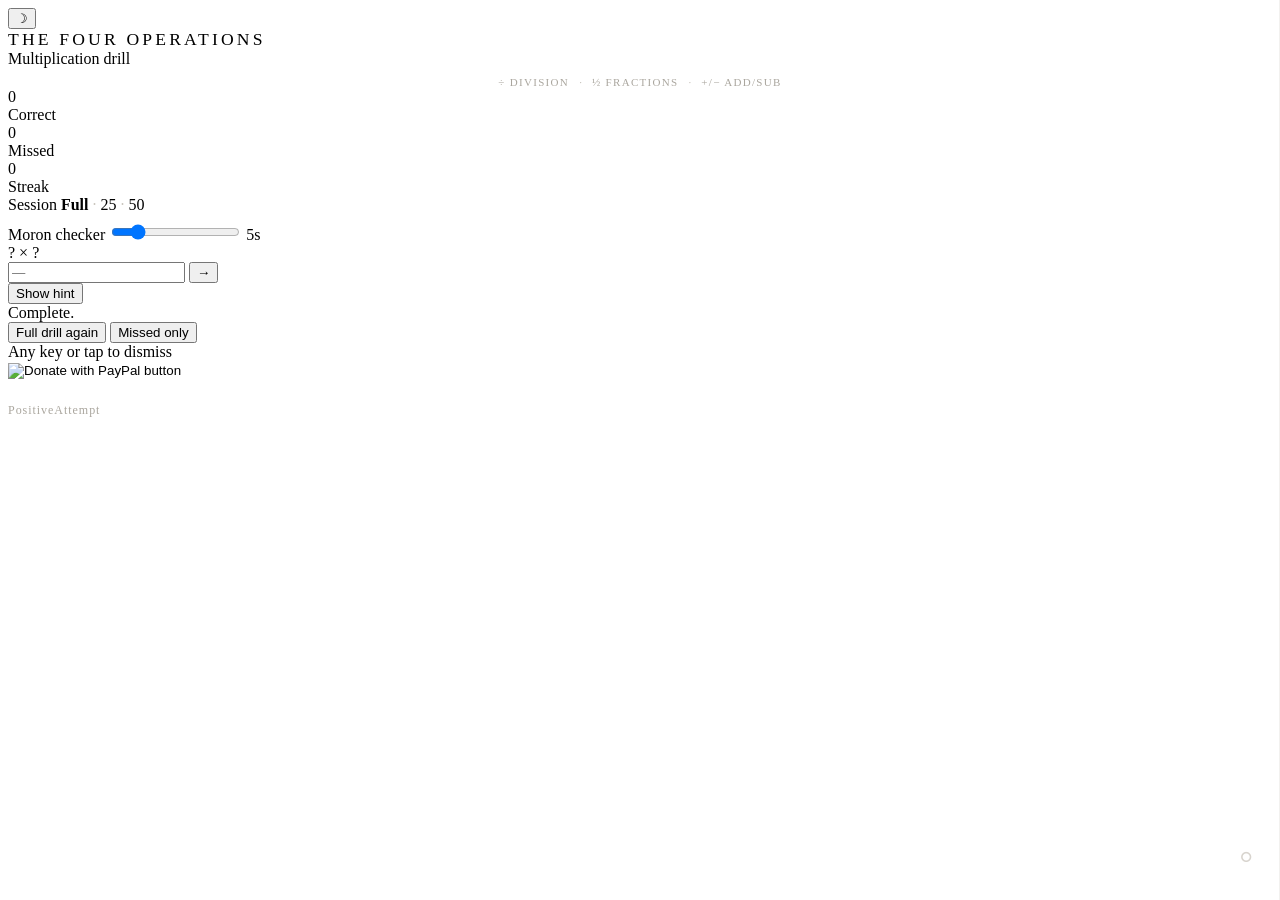
==== index.html @ 98a510f7 "Update index.html" ====
<!DOCTYPE html>
<html>
<head>
    <meta charset="UTF-8">
    <meta name="viewport" content="width=device-width, initial-scale=1.0">
    <title>Times Tables</title>
    <meta name="description" content="A free times tables drill built by Claude AI. Wrong answers come back until you know them.">
    <meta name="keywords" content="times tables, multiplication drill, free, practice, maths, dyscalculia">
    <meta name="google-site-verification" content="EEAs5UQJs2JLun-Qp3p228GEZg_Mp43nFS8WcKZDeAw" />
    <script>
        if (/Mobi|Android|iPhone|iPad|iPod/i.test(navigator.userAgent)) {
            window.location.replace('mobile.html');
        }
    </script>
    <script>try { if (localStorage.getItem('dark') === '1') document.documentElement.classList.add('dark'); } catch (e) { }</script>
    <link rel="stylesheet" href="shared.css">
</head>
<body>

    <button id="dark-toggle" onclick="toggleDark()" title="Toggle dark mode">☽</button>

    <div class="header">
        <div class="title" style="font-size:1.1rem;letter-spacing:.18em;text-transform:uppercase;">The Four Operations</div>
        <div class="subtitle">Multiplication drill</div>
        <div style="margin-top:8px;display:flex;align-items:center;justify-content:center;gap:10px;">
            <a href="division.html" style="font-family:'EB Garamond',serif;font-size:11px;color:#aaa69e;text-decoration:none;letter-spacing:.12em;text-transform:uppercase;">÷ Division</a>
            <span style="color:#c8c4bc;font-size:11px;">·</span>
            <a href="fractions.html" style="font-family:'EB Garamond',serif;font-size:11px;color:#aaa69e;text-decoration:none;letter-spacing:.12em;text-transform:uppercase;">½ Fractions</a>
            <span style="color:#c8c4bc;font-size:11px;">·</span>
            <a href="addsubtract.html" style="font-family:'EB Garamond',serif;font-size:11px;color:#aaa69e;text-decoration:none;letter-spacing:.12em;text-transform:uppercase;">+/− add/sub</a>
        </div>
    </div>

    <div class="stats-row">
        <div class="stat"><div class="stat-num" id="s-correct">0</div><div class="stat-label">Correct</div></div>
        <div class="stat"><div class="stat-num" id="s-wrong">0</div><div class="stat-label">Missed</div></div>
        <div class="stat"><div class="stat-num" id="s-streak">0</div><div class="stat-label">Streak</div></div>
    </div>

    <div class="progress-bar-wrap">
        <div class="progress-bar-fill" id="prog-fill" style="width:0%"></div>
    </div>

    <div class="settings-row" style="margin-bottom:.5rem">
        <label>Session</label>
        <span id="sess-full" class="sess-active" onclick="setSessionSize(0)" style="cursor:pointer;min-width:auto;text-align:left;font-weight:600">Full</span>
        <span style="color:#c8c4bc;min-width:auto">·</span>
        <span id="sess-25" onclick="setSessionSize(25)" style="cursor:pointer;min-width:auto;text-align:left">25</span>
        <span style="color:#c8c4bc;min-width:auto">·</span>
        <span id="sess-50" onclick="setSessionSize(50)" style="cursor:pointer;min-width:auto;text-align:left">50</span>
    </div>

    <div class="settings-row">
        <label for="mc-timer-range">Moron checker</label>
        <input type="range" id="mc-timer-range" min="3" max="15" value="5" step="1" oninput="updateTimerLabel(this.value)">
        <span id="mc-timer-label">5s</span>
    </div>

    <div id="drill-screen">
        <div class="card">
            <div class="question" id="question">? × ?</div>
            <div class="hint" id="hint-text"></div>
        </div>

        <div class="timer-bar-wrap">
            <div class="timer-bar-fill" id="timer-fill"></div>
        </div>

        <div class="input-row">
            <input class="answer-input" id="answer-input" type="number" inputmode="numeric" placeholder="—" autocomplete="off" />
            <button class="submit-btn" onclick="submitAnswer()">→</button>
        </div>

        <div class="feedback" id="feedback"></div>
        <button class="hint-btn" onclick="showHint()">Show hint</button>

        <div class="missed-section" id="missed-section" style="display:none">
            <div class="missed-title">Still shaky</div>
            <div class="missed-pills" id="missed-pills"></div>
        </div>
    </div>

    <div class="done-screen" id="done-screen">
        <div class="done-title" id="done-title">Complete.</div>
        <div class="done-sub" id="done-sub"></div>
        <div class="done-sub" id="done-time"></div>
        <div class="done-buttons">
            <button class="restart-btn" onclick="startFresh()">Full drill again</button>
            <button class="missed-only-btn" id="missed-only-btn" onclick="drillMissed()">Missed only</button>
        </div>
        <div id="done-history"></div>
    </div>

    <div class="mc-overlay" id="mc-overlay" tabindex="-1" onclick="dismissMC()">
        <div class="mc-label" id="mc-label"></div>
        <div class="mc-grid-wrap" id="mc-grid-wrap"><table class="mc-grid" id="mc-grid"></table></div>
        <div class="mc-hint" id="mc-hint"></div>
        <div class="mc-dismiss">Any key or tap to dismiss</div>
    </div>

    <script src="shared.js"></script>
    <script src="idle.js?v=0.2"></script>
    <script>
        function buildTable() {
            let facts = [];
            for (let a = 2; a <= 12; a++)
                for (let b = a; b <= 12; b++)
                    facts.push([a, b]);
            return facts;
        }

        let allFacts = buildTable();
        let queue = [], missed = {}, correct = 0, wrong = 0, streak = 0, current = null, total = 0, doneCount = 0;
        let drillStart = null;
        let mcVisible = false;
        let sessionSize = 0;

        function updateTimerLabel(val) {
            document.getElementById('mc-timer-label').textContent = val + 's';
            mcDur = parseInt(val) * 1000;
        }

        function setSessionSize(n) {
            sessionSize = n;
            [['sess-full', 0], ['sess-25', 25], ['sess-50', 50]].forEach(([id, val]) => {
                const el = document.getElementById(id);
                el.classList.toggle('sess-active', n === val);
                el.style.fontWeight = n === val ? '600' : '';
            });
            startFresh();
        }

        function startFresh() {
            drillStart = Date.now();
            let pool = shuffle([...allFacts]);
            if (sessionSize > 0) pool = pool.slice(0, sessionSize);
            queue = [...pool];
            missed = {}; correct = 0; wrong = 0; streak = 0; doneCount = 0;
            total = queue.length;
            document.getElementById('done-screen').style.display = 'none';
            document.getElementById('drill-screen').style.display = 'block';
            updateStats(); nextQuestion();
        }

        function drillMissed() {
            const mf = Object.keys(missed).map(k => missed[k].fact);
            if (!mf.length) return;
            drillStart = Date.now();
            queue = shuffle([...mf, ...mf]);
            missed = {}; correct = 0; wrong = 0; streak = 0; doneCount = 0;
            total = queue.length;
            document.getElementById('done-screen').style.display = 'none';
            document.getElementById('drill-screen').style.display = 'block';
            updateStats(); nextQuestion();
        }

        function nextQuestion() {
            clearMC();
            if (!queue.length) { showDone(); return; }
            const flip = Math.random() > 0.5;
            const [a, b] = queue.pop();
            current = flip ? [b, a] : [a, b];
            document.getElementById('question').textContent = `${current[0]} × ${current[1]}`;
            document.getElementById('hint-text').textContent = '';
            document.getElementById('feedback').textContent = '';
            document.getElementById('feedback').className = 'feedback';
            const inp = document.getElementById('answer-input');
            inp.value = ''; inp.className = 'answer-input'; inp.focus();
            updateProgress(); updateMissed();
            startMCTimer();
        }

        function clearMC() {
            _clearTimer();
            mcVisible = false;
            document.getElementById('mc-overlay').classList.remove('visible');
            document.getElementById('mc-hint').textContent = '';
        }

        function dismissMC() {
            if (!mcVisible) return;
            mcVisible = false;
            document.getElementById('mc-overlay').classList.remove('visible');
            document.getElementById('answer-input').focus();
        }

        function showMC() {
            if (!current) return;
            const [qa, qb] = current;
            const label = mcDur > 2500 ? `yeah — ${qa} × ${qb}` : `moron checker — ${qa} × ${qb}`;
            document.getElementById('mc-label').textContent = label;
            buildGrid(qa, qb);
            document.getElementById('mc-hint').textContent = getHint(qa, qb);
            mcVisible = true;
            document.getElementById('mc-overlay').classList.add('visible');
            document.getElementById('answer-input').focus();
            setTimeout(() => {
                const hl = document.querySelector('.mc-highlight');
                const wrap = document.getElementById('mc-grid-wrap');
                if (hl && wrap) {
                    wrap.scrollLeft = hl.offsetLeft - wrap.clientWidth / 2 + hl.offsetWidth / 2;
                    wrap.scrollTop = hl.offsetTop - wrap.clientHeight / 2 + hl.offsetHeight / 2;
                }
            }, 50);
        }

        function buildGrid(qa, qb) {
            const table = document.getElementById('mc-grid');
            table.innerHTML = '';
            const cols = [];
            for (let c = 2; c <= 12; c++) cols.push(c);

            const thead = document.createElement('tr');
            const corner = document.createElement('td');
            corner.className = 'mc-header';
            corner.textContent = '×';
            thead.appendChild(corner);
            for (const c of cols) {
                const th = document.createElement('td');
                th.textContent = c;
                th.className = c === qb ? 'mc-col-header' : 'mc-header';
                thead.appendChild(th);
            }
            table.appendChild(thead);

            for (let r = 2; r <= 12; r++) {
                const tr = document.createElement('tr');
                const rh = document.createElement('td');
                rh.textContent = r;
                rh.className = r === qa ? 'mc-row-header' : 'mc-header';
                tr.appendChild(rh);
                for (const c of cols) {
                    const td = document.createElement('td');
                    td.textContent = r * c;
                    if (r === qa && c === qb) {
                        td.className = 'mc-highlight';
                    } else if (r === qa || c === qb) {
                        const dark = document.documentElement.classList.contains('dark');
                        td.style.background = dark ? '#1e2228' : '#f5f0e8';
                        td.style.color = dark ? '#6a6660' : '#9a8060';
                    }
                    tr.appendChild(td);
                }
                table.appendChild(tr);
            }
        }

        function getHint(a, b) {
            const key = String(Math.min(a, b)), other = Math.max(a, b);
            return HINTS[key] ? HINTS[key](other) : `${a} × ${b} = ${a * b}`;
        }

        function showHint() {
            if (current) document.getElementById('hint-text').textContent = getHint(current[0], current[1]);
        }

        function submitAnswer() {
            if (!current) return;
            if (mcVisible) { dismissMC(); return; }
            clearMC();
            const inp = document.getElementById('answer-input');
            const val = parseInt(inp.value);
            if (isNaN(val)) return;
            const ans = current[0] * current[1];
            const key = current.join('×');

            if (val === ans) {
                inp.className = 'answer-input correct';
                document.getElementById('feedback').textContent = streak >= 4 ? `${streak + 1} in a row` : 'Correct';
                document.getElementById('feedback').className = 'feedback correct';
                correct++; streak++; doneCount++;
                if (missed[key]) { missed[key].count--; if (missed[key].count <= 0) delete missed[key]; }
                updateStats();
                setTimeout(nextQuestion, 600);
            } else {
                inp.className = 'answer-input wrong';
                document.getElementById('feedback').textContent = `The answer is ${ans}`;
                document.getElementById('feedback').className = 'feedback wrong';
                wrong++; streak = 0;
                if (!missed[key]) missed[key] = { fact: current, count: 0 };
                missed[key].count++;
                queue.unshift(current);
                updateStats();
                showMC();
                setTimeout(() => {
                    inp.value = ''; inp.className = 'answer-input';
                    document.getElementById('feedback').textContent = '';
                    document.getElementById('feedback').className = 'feedback';
                }, 500);
            }
        }

        function updateMissed() {
            const keys = Object.keys(missed);
            const sec = document.getElementById('missed-section');
            if (!keys.length) { sec.style.display = 'none'; return; }
            sec.style.display = 'block';
            document.getElementById('missed-pills').innerHTML = keys.map(k => {
                const [a, b] = missed[k].fact;
                return `<span class="missed-pill">${a} × ${b} = ${a * b}</span>`;
            }).join('');
        }

        function showDone() {
            clearMC();
            document.getElementById('drill-screen').style.display = 'none';
            document.getElementById('done-screen').style.display = 'block';
            const elapsed = drillStart ? Date.now() - drillStart : 0;
            const timeStr = fmtDrillTime(elapsed);
            const sessionLabel = sessionSize === 0 ? 'Full' : String(sessionSize);
            const t = correct + wrong;
            const pct = t > 0 ? Math.round((correct / t) * 100) : 0;
            document.getElementById('done-title').textContent = pct >= 90 ? 'Excellent.' : pct >= 70 ? 'Good progress.' : 'Keep going.';
            document.getElementById('done-sub').textContent = `${correct} correct, ${wrong} missed — ${pct}% accuracy`;
            document.getElementById('done-time').textContent = timeStr + ' · ' + sessionLabel;
            document.getElementById('missed-only-btn').style.display = Object.keys(missed).length ? 'inline-block' : 'none';
            const hist = saveDrillResult('history_multiply', pct, timeStr, sessionLabel);
            document.getElementById('done-history').innerHTML = renderDrillHistory(hist);
        }

        document.getElementById('answer-input').addEventListener('keydown', e => {
            if (e.key === 'Enter') submitAnswer();
        });

        document.addEventListener('keydown', (e) => {
            if (e.key === 'Enter') return;
            if (mcVisible) dismissMC();
        });

        startFresh();
    </script>

    <form action="https://www.paypal.com/donate" method="post" target="_top">
        <input type="hidden" name="business" value="FA3KWH54X2BCU" />
        <input type="hidden" name="no_recurring" value="0" />
        <input type="hidden" name="item_name" value="tysm" />
        <input type="hidden" name="currency_code" value="AUD" />
        <input type="image" src="https://www.paypalobjects.com/en_AU/i/btn/btn_donate_SM.gif" border="0" name="submit" title="PayPal - The safer, easier way to pay online!" alt="Donate with PayPal button" />
        <img alt="" border="0" src="https://www.paypal.com/en_AU/i/scr/pixel.gif" width="1" height="1" />
    </form>

    <div style="margin-top:1.5rem;font-family:'EB Garamond','Times New Roman',serif;font-size:12px;color:#aaa69e;letter-spacing:.08em;"><a href="https://github.com/PositiveAttempt" target="_blank" rel="noopener" style="color:#aaa69e;text-decoration:none;">PositiveAttempt</a></div>

</body>
</html>
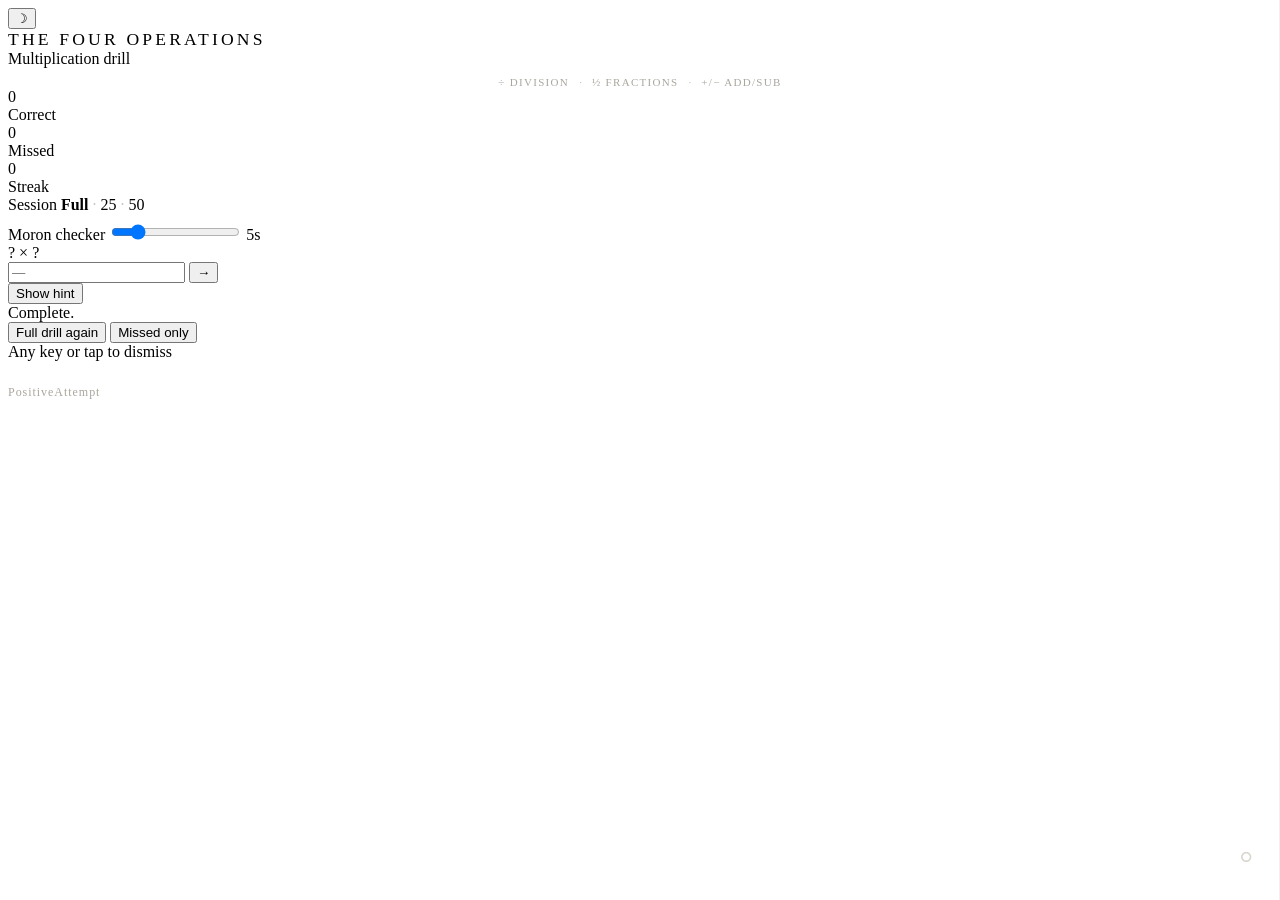
==== commit b86c6172: "Update index.html" ====
--- a/index.html
+++ b/index.html
@@ -330,15 +330,6 @@
         startFresh();
     </script>
 
-    <form action="https://www.paypal.com/donate" method="post" target="_top">
-        <input type="hidden" name="business" value="FA3KWH54X2BCU" />
-        <input type="hidden" name="no_recurring" value="0" />
-        <input type="hidden" name="item_name" value="tysm" />
-        <input type="hidden" name="currency_code" value="AUD" />
-        <input type="image" src="https://www.paypalobjects.com/en_AU/i/btn/btn_donate_SM.gif" border="0" name="submit" title="PayPal - The safer, easier way to pay online!" alt="Donate with PayPal button" />
-        <img alt="" border="0" src="https://www.paypal.com/en_AU/i/scr/pixel.gif" width="1" height="1" />
-    </form>
-
     <div style="margin-top:1.5rem;font-family:'EB Garamond','Times New Roman',serif;font-size:12px;color:#aaa69e;letter-spacing:.08em;"><a href="https://github.com/PositiveAttempt" target="_blank" rel="noopener" style="color:#aaa69e;text-decoration:none;">PositiveAttempt</a></div>
 
 </body>
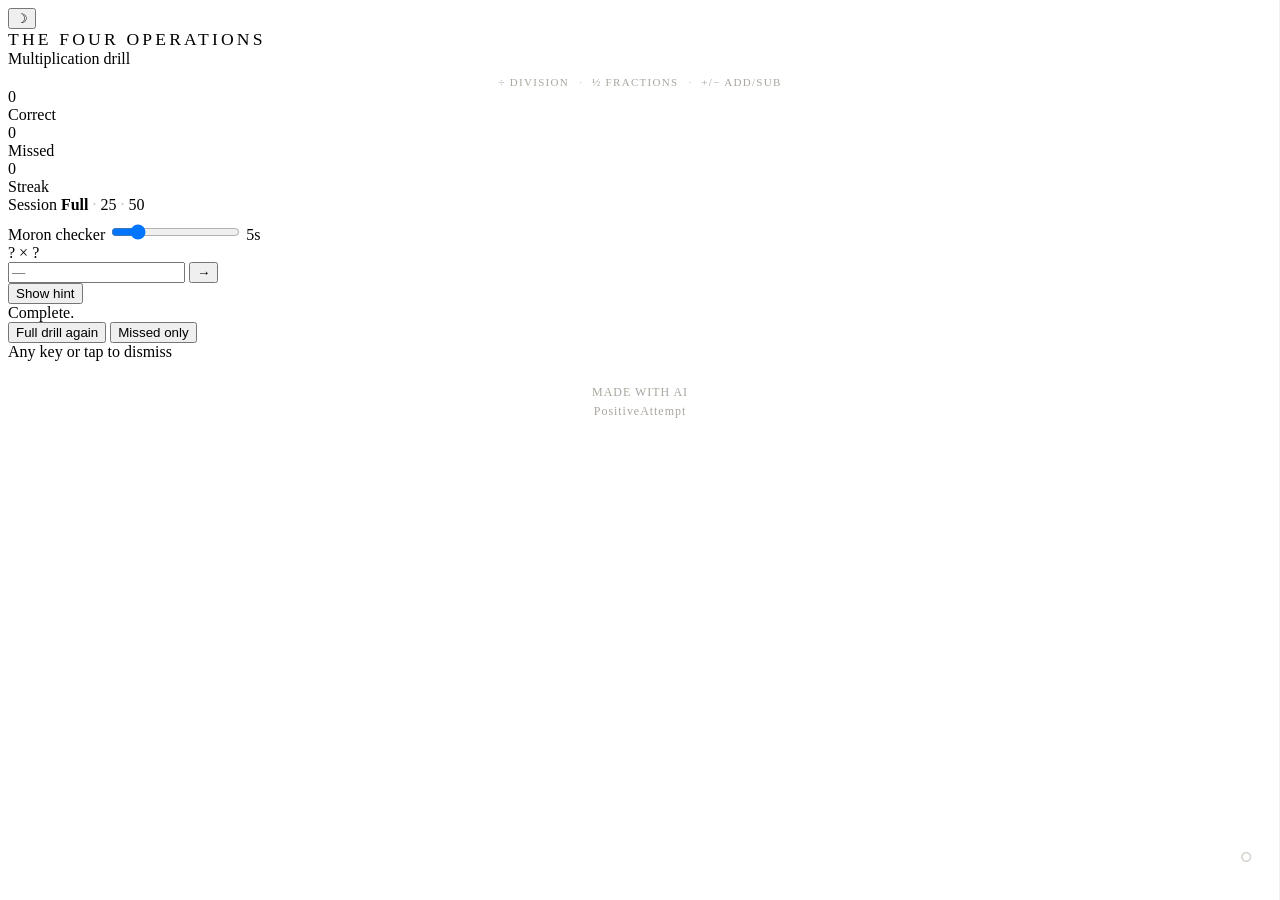
==== commit 070c0702: "added made with ai tag for transparency" ====
--- a/index.html
+++ b/index.html
@@ -330,7 +330,9 @@
         startFresh();
     </script>
 
-    <div style="margin-top:1.5rem;font-family:'EB Garamond','Times New Roman',serif;font-size:12px;color:#aaa69e;letter-spacing:.08em;"><a href="https://github.com/PositiveAttempt" target="_blank" rel="noopener" style="color:#aaa69e;text-decoration:none;">PositiveAttempt</a></div>
-
+    <div style="text-align:center;margin-top:1.5rem;font-family:'EB Garamond','Times New Roman',serif;font-size:12px;color:#aaa69e;letter-spacing:.08em;">
+        <div style="margin-bottom:4px;text-transform:uppercase;">Made with AI</div>
+        <a href="https://github.com/PositiveAttempt" target="_blank" rel="noopener" style="color:#aaa69e;text-decoration:none;">PositiveAttempt</a>
+    </div>
 </body>
 </html>
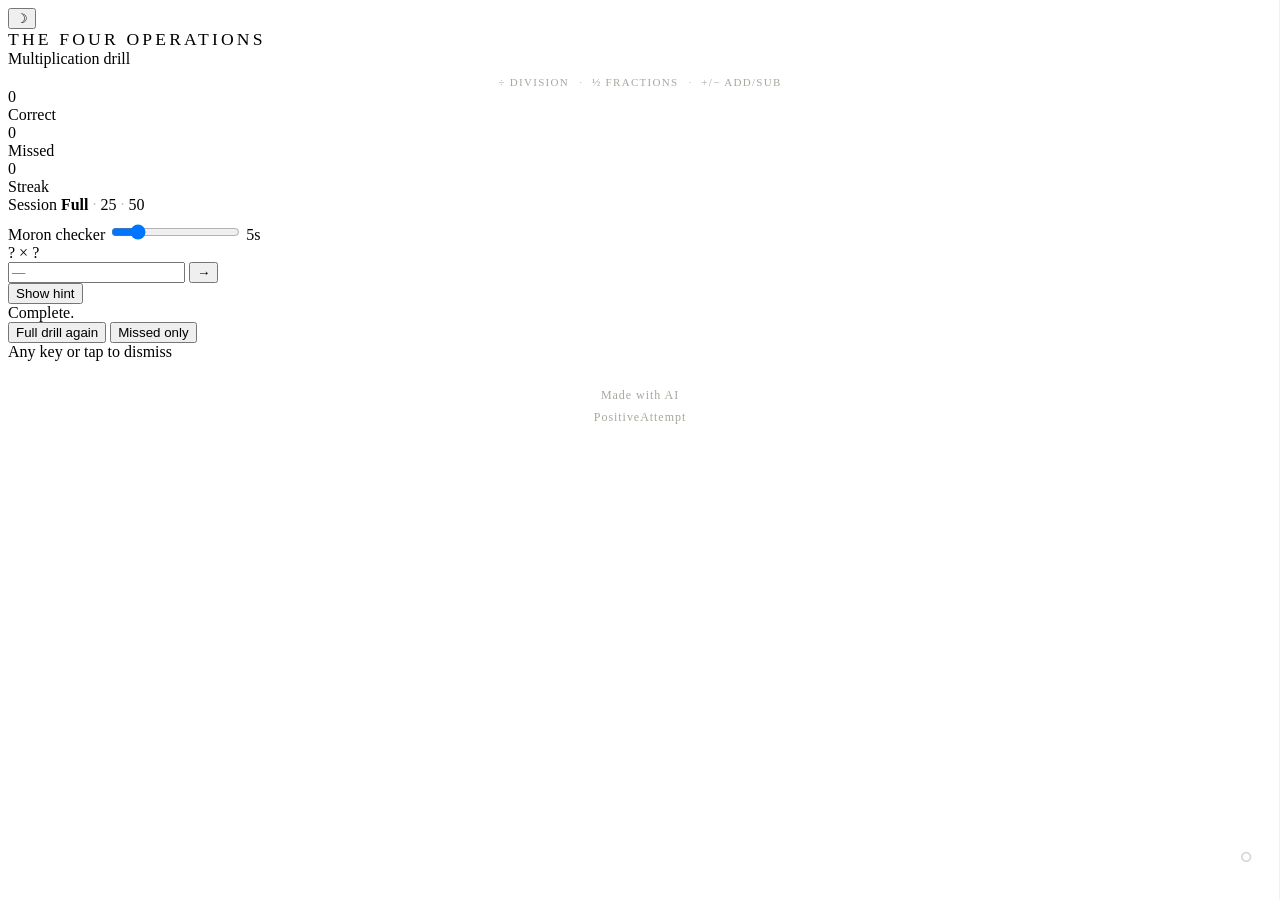
==== commit 662163dd: "Remove PayPal donate button and add Made with AI footer line https://claude.ai/code/session_01T5zKdi" ====
--- a/index.html
+++ b/index.html
@@ -81,14 +81,16 @@
     </div>
 
     <div class="done-screen" id="done-screen">
-        <div class="done-title" id="done-title">Complete.</div>
-        <div class="done-sub" id="done-sub"></div>
-        <div class="done-sub" id="done-time"></div>
-        <div class="done-buttons">
-            <button class="restart-btn" onclick="startFresh()">Full drill again</button>
-            <button class="missed-only-btn" id="missed-only-btn" onclick="drillMissed()">Missed only</button>
-        </div>
-        <div id="done-history"></div>
+        <div class="done-panel">
+            <div class="done-title" id="done-title">Complete.</div>
+            <div class="done-sub" id="done-sub"></div>
+            <div class="done-sub" id="done-time"></div>
+            <div class="done-buttons">
+                <button class="restart-btn" onclick="startFresh()">Full drill again</button>
+                <button class="missed-only-btn" id="missed-only-btn" onclick="drillMissed()">Missed only</button>
+            </div>
+            <div id="done-history"></div>
+        </div>
     </div>
 
     <div class="mc-overlay" id="mc-overlay" tabindex="-1" onclick="dismissMC()">
@@ -99,7 +101,7 @@
     </div>
 
     <script src="shared.js"></script>
-    <script src="idle.js?v=0.2"></script>
+    <script src="idle.js"></script>
     <script>
         function buildTable() {
             let facts = [];
@@ -304,17 +306,18 @@
         function showDone() {
             clearMC();
             document.getElementById('drill-screen').style.display = 'none';
-            document.getElementById('done-screen').style.display = 'block';
+            document.getElementById('done-screen').style.display = 'flex';
             const elapsed = drillStart ? Date.now() - drillStart : 0;
             const timeStr = fmtDrillTime(elapsed);
             const sessionLabel = sessionSize === 0 ? 'Full' : String(sessionSize);
             const t = correct + wrong;
             const pct = t > 0 ? Math.round((correct / t) * 100) : 0;
+            const spm = elapsed > 0 ? Math.round(t / (elapsed / 60000)) : 0;
             document.getElementById('done-title').textContent = pct >= 90 ? 'Excellent.' : pct >= 70 ? 'Good progress.' : 'Keep going.';
             document.getElementById('done-sub').textContent = `${correct} correct, ${wrong} missed — ${pct}% accuracy`;
             document.getElementById('done-time').textContent = timeStr + ' · ' + sessionLabel;
             document.getElementById('missed-only-btn').style.display = Object.keys(missed).length ? 'inline-block' : 'none';
-            const hist = saveDrillResult('history_multiply', pct, timeStr, sessionLabel);
+            const hist = saveDrillResult('history_multiply', pct, timeStr, sessionLabel, spm);
             document.getElementById('done-history').innerHTML = renderDrillHistory(hist);
         }
 
@@ -330,9 +333,10 @@
         startFresh();
     </script>
 
-    <div style="text-align:center;margin-top:1.5rem;font-family:'EB Garamond','Times New Roman',serif;font-size:12px;color:#aaa69e;letter-spacing:.08em;">
-        <div style="margin-bottom:4px;text-transform:uppercase;">Made with AI</div>
-        <a href="https://github.com/PositiveAttempt" target="_blank" rel="noopener" style="color:#aaa69e;text-decoration:none;">PositiveAttempt</a>
-    </div>
+    <div style="margin-top:1.5rem;font-family:'EB Garamond','Times New Roman',serif;font-size:12px;color:#aaa69e;letter-spacing:.08em;text-align:center;line-height:1.8;">
+        <div>Made with AI</div>
+        <div><a href="https://github.com/PositiveAttempt" target="_blank" rel="noopener" style="color:#aaa69e;text-decoration:none;">PositiveAttempt</a></div>
+    </div>
+
 </body>
 </html>
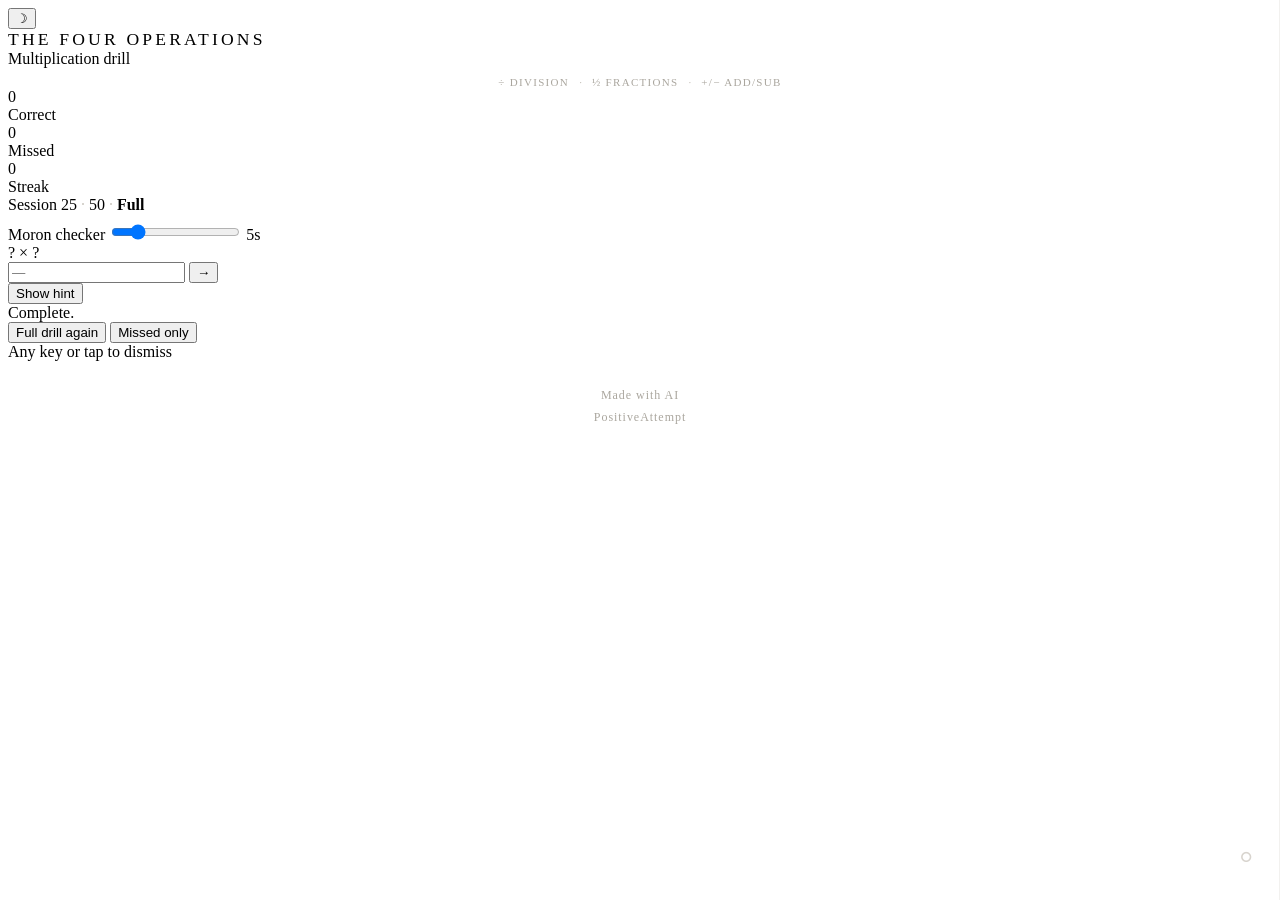
==== commit ce5202f2: "update session size" ====
--- a/index.html
+++ b/index.html
@@ -43,11 +43,11 @@
 
     <div class="settings-row" style="margin-bottom:.5rem">
         <label>Session</label>
-        <span id="sess-full" class="sess-active" onclick="setSessionSize(0)" style="cursor:pointer;min-width:auto;text-align:left;font-weight:600">Full</span>
-        <span style="color:#c8c4bc;min-width:auto">·</span>
         <span id="sess-25" onclick="setSessionSize(25)" style="cursor:pointer;min-width:auto;text-align:left">25</span>
         <span style="color:#c8c4bc;min-width:auto">·</span>
         <span id="sess-50" onclick="setSessionSize(50)" style="cursor:pointer;min-width:auto;text-align:left">50</span>
+        <span style="color:#c8c4bc;min-width:auto">·</span>
+        <span id="sess-full" class="sess-active" onclick="setSessionSize(0)" style="cursor:pointer;min-width:auto;text-align:left;font-weight:600">Full</span>
     </div>
 
     <div class="settings-row">
@@ -115,7 +115,7 @@
         let queue = [], missed = {}, correct = 0, wrong = 0, streak = 0, current = null, total = 0, doneCount = 0;
         let drillStart = null;
         let mcVisible = false;
-        let sessionSize = 0;
+        let sessionSize = 25;
 
         function updateTimerLabel(val) {
             document.getElementById('mc-timer-label').textContent = val + 's';
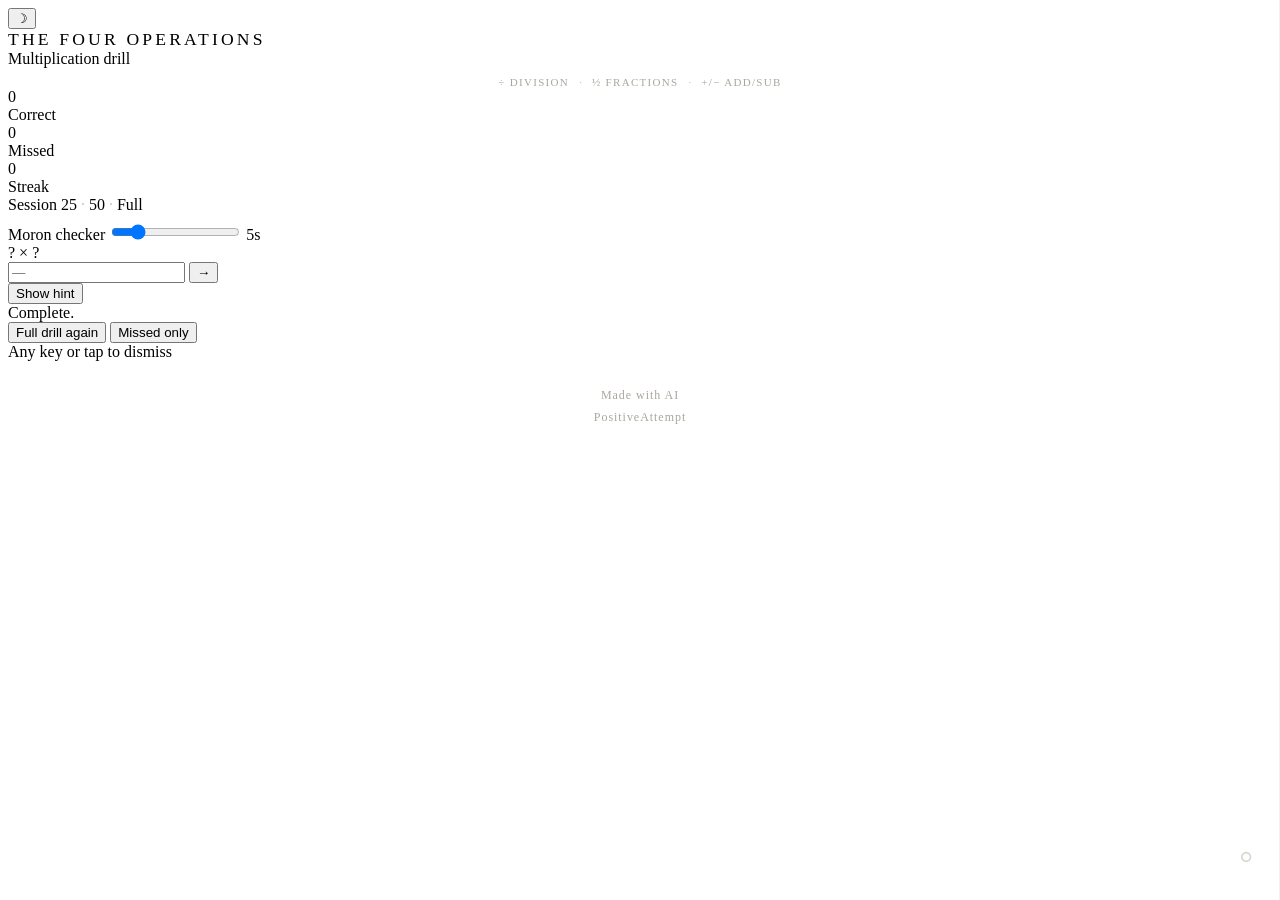
==== commit 4874792b: "change session size title to not bolded" ====
--- a/index.html
+++ b/index.html
@@ -43,11 +43,11 @@
 
     <div class="settings-row" style="margin-bottom:.5rem">
         <label>Session</label>
-        <span id="sess-25" onclick="setSessionSize(25)" style="cursor:pointer;min-width:auto;text-align:left">25</span>
+        <span id="sess-25" class="sess-active" onclick="setSessionSize(25)" style="cursor:pointer;min-width:auto;text-align:left">25</span>
         <span style="color:#c8c4bc;min-width:auto">·</span>
         <span id="sess-50" onclick="setSessionSize(50)" style="cursor:pointer;min-width:auto;text-align:left">50</span>
         <span style="color:#c8c4bc;min-width:auto">·</span>
-        <span id="sess-full" class="sess-active" onclick="setSessionSize(0)" style="cursor:pointer;min-width:auto;text-align:left;font-weight:600">Full</span>
+        <span id="sess-full"  onclick="setSessionSize(0)" style="cursor:pointer;min-width:auto;text-align:left;">Full</span>
     </div>
 
     <div class="settings-row">
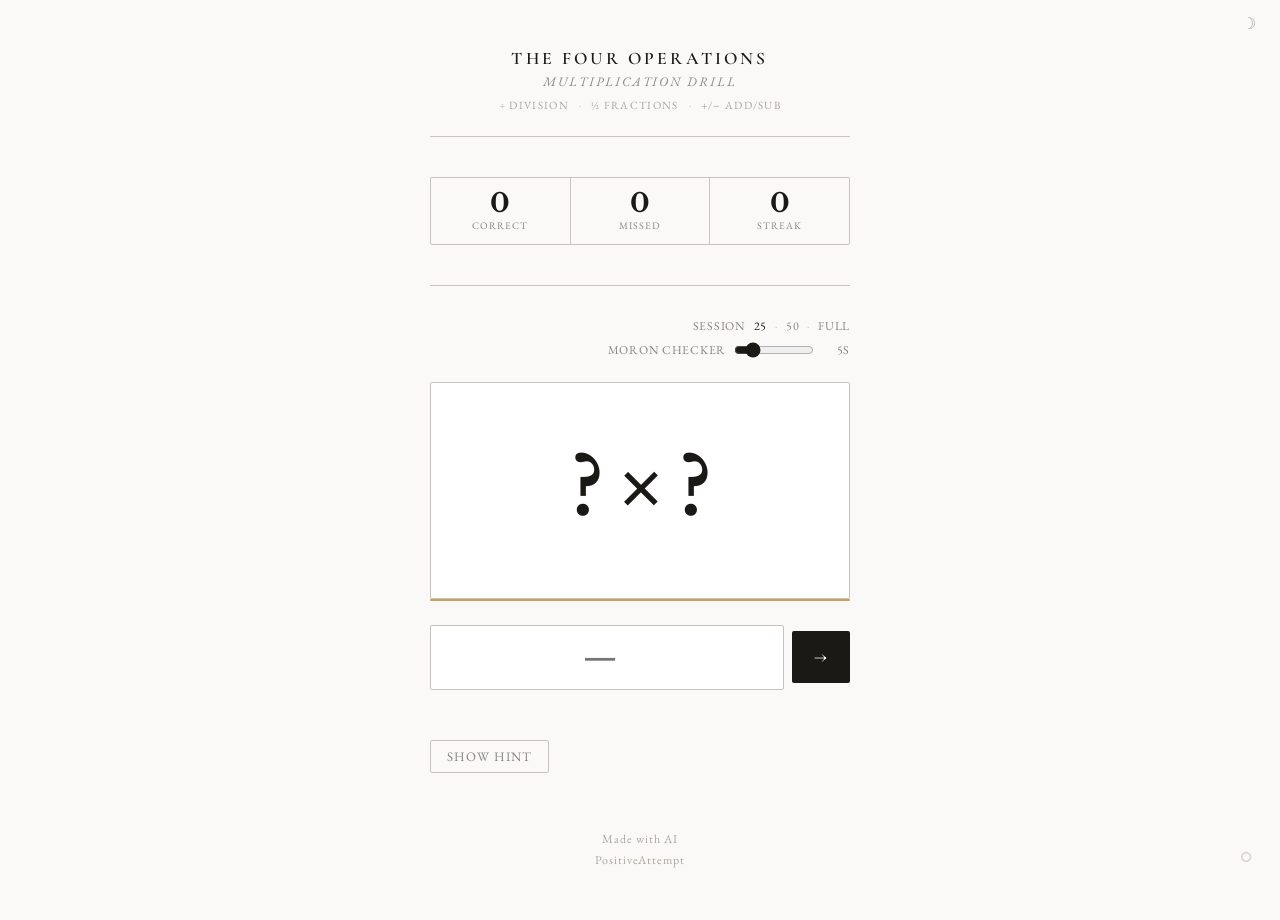
==== commit 316d0845: "Update index.html" ====
--- a/index.html
+++ b/index.html
@@ -39,6 +39,7 @@
 
     <div class="progress-bar-wrap">
         <div class="progress-bar-fill" id="prog-fill" style="width:0%"></div>
+        <div class="progress-bar-wrong" id="prog-wrong" style="width:0%"></div>
     </div>
 
     <div class="settings-row" style="margin-bottom:.5rem">
@@ -168,7 +169,8 @@
             document.getElementById('feedback').className = 'feedback';
             const inp = document.getElementById('answer-input');
             inp.value = ''; inp.className = 'answer-input'; inp.focus();
-            updateProgress(); updateMissed();
+            updateMissed();
+            updateProgress();
             startMCTimer();
         }
 
@@ -271,8 +273,10 @@
                 document.getElementById('feedback').textContent = streak >= 4 ? `${streak + 1} in a row` : 'Correct';
                 document.getElementById('feedback').className = 'feedback correct';
                 correct++; streak++; doneCount++;
+                checkLeafState();
                 if (missed[key]) { missed[key].count--; if (missed[key].count <= 0) delete missed[key]; }
                 updateStats();
+                updateProgress();
                 setTimeout(nextQuestion, 600);
             } else {
                 inp.className = 'answer-input wrong';
@@ -283,6 +287,7 @@
                 missed[key].count++;
                 queue.unshift(current);
                 updateStats();
+                updateProgress();
                 showMC();
                 setTimeout(() => {
                     inp.value = ''; inp.className = 'answer-input';
@@ -331,6 +336,93 @@
         });
 
         startFresh();
+
+        // ── FALLING LEAF FLOW STATE ──────────────────────────────
+        const leafTimestamps = [];
+        let leafInterval = null;
+
+        function spawnLeaf() {
+            const dark = document.documentElement.classList.contains('dark');
+            const color = dark ? '#c8c4bc' : '#1a1916';
+            const x = Math.random() * 90 + 5; // 5–95% across
+            const drift = (Math.random() - 0.5) * 60; // lateral drift px
+            const rot = (Math.random() - 0.5) * 40; // ±20deg
+            const dur = 3000 + Math.random() * 1500; // 3–4.5 seconds
+
+            const id = 'leaf' + Date.now() + Math.random().toString().replace('.', '');
+            const style = `
+        @keyframes ${id} {
+    0%   { transform: translateY(-40px)  translateX(0px)   rotate(-5deg); }
+        30%  { transform: translateY(30vh)   translateX(40px)  rotate(2deg);  }
+        60%  { transform: translateY(65vh)   translateX(20px)  rotate(-3deg); }
+        100% { transform: translateY(105vh)  translateX(50px)  rotate(1deg);  }
+        }
+    `;
+            const styleEl = document.createElement('style');
+            styleEl.textContent = style;
+            document.head.appendChild(styleEl);
+
+            const svg = document.createElementNS('http://www.w3.org/2000/svg', 'svg');
+            svg.setAttribute('width', '18');
+            svg.setAttribute('height', '32');
+            svg.setAttribute('viewBox', '0 0 18 32');
+            svg.style.cssText = `
+        position: fixed;
+        top: 0;
+        left: ${x}%;
+        pointer-events: none;
+        z-index: 5;
+        animation: ${id} ${dur}ms linear forwards;
+    `;
+
+            const petals = [
+                // flat face-on petal
+                'M10 2 C14 2 18 6 18 10 C18 14 14 17 10 17 C6 17 2 14 2 10 C2 6 6 2 10 2Z',
+                // sideways slim petal
+                'M2 10 C2 5 6 1 10 2 C16 3 20 7 18 10 C16 13 10 18 4 17 C1 15 2 13 2 10Z',
+                // tilted elongated petal  
+                'M4 2 C10 1 18 4 18 9 C18 14 12 19 7 18 C2 17 0 13 1 8 C2 4 4 2 4 2Z',
+                // small curled petal
+                'M8 1 C13 0 19 5 17 10 C15 15 9 19 5 16 C1 13 1 7 4 4 C6 2 8 1 8 1Z',
+            ];
+            const d = petals[Math.floor(Math.random() * petals.length)];
+            const path = document.createElementNS('http://www.w3.org/2000/svg', 'path');
+            path.setAttribute('d', d);
+            path.setAttribute('fill', color);
+            svg.appendChild(path);
+            document.body.appendChild(svg);
+
+            setTimeout(() => { svg.remove(); styleEl.remove(); }, dur + 50);
+        }
+
+        let leafTimeout = null;
+
+        function scheduleNextLeaf() {
+            const now = Date.now();
+            while (leafTimestamps.length && leafTimestamps[0] < now - 60000) leafTimestamps.shift();
+            const spm = leafTimestamps.length;
+
+            if (spm < 15) {
+                leafTimeout = null;
+                return;
+            }
+
+            // sliding scale: 15spm = slow, 30spm = fast
+            const t = Math.max(0, Math.min(1, (spm - 15) / 15)); // 0 at 15spm, 1 at 30spm
+            const baseDelay = 15000 - (t * 5000); // 15s down to 10s at peak
+            const jitter = (Math.random() - 0.5) * 800; // ±400ms randomness
+            const delay = Math.max(400, baseDelay + jitter);
+
+            spawnLeaf();
+            leafTimeout = setTimeout(scheduleNextLeaf, delay);
+        }
+
+        function checkLeafState() {
+            const now = Date.now();
+            leafTimestamps.push(now);
+            if (!leafTimeout) scheduleNextLeaf();
+        }
+        // ────────────────────────────────────────────────────────
     </script>
 
     <div style="margin-top:1.5rem;font-family:'EB Garamond','Times New Roman',serif;font-size:12px;color:#aaa69e;letter-spacing:.08em;text-align:center;line-height:1.8;">
--- a/shared.css
+++ b/shared.css
@@ -0,0 +1,1154 @@
+/* ── SHARED — loaded by all 6 drill pages ────────────────────────────────── */
+
+@import url('https://fonts.googleapis.com/css2?family=Cormorant+Garamond:ital,wght@0,400;0,500;0,600;1,400&family=EB+Garamond:wght@400;500&family=Libre+Baskerville:wght@400;700&display=swap');
+
+/* ── RESET ── */
+* {
+    box-sizing: border-box;
+    margin: 0;
+    padding: 0;
+}
+
+/* ══════════════════════════════════════════════════════════════════════════════
+   DESKTOP LAYOUT  (index.html · division.html · fractions.html)
+   Uses class-based selectors — harmless on mobile pages (no matching elements)
+   ══════════════════════════════════════════════════════════════════════════════ */
+
+body {
+    background: #faf9f7;
+    font-family: 'EB Garamond', 'Times New Roman', serif;
+    color: #1a1916;
+    min-height: 100vh;
+    display: flex;
+    flex-direction: column;
+    align-items: center;
+    padding: 3rem 1.5rem;
+}
+
+.header {
+    text-align: center;
+    margin-bottom: 2.5rem;
+    border-bottom: 0.5px solid #c8c4bc;
+    padding-bottom: 1.5rem;
+    width: 100%;
+    max-width: 420px;
+}
+
+.title {
+    font-family: 'Cormorant Garamond', 'Times New Roman', serif;
+    font-weight: 600;
+    font-size: 32px;
+    letter-spacing: 0.12em;
+    text-transform: uppercase;
+    color: #1a1916;
+    margin-bottom: 4px;
+}
+
+.subtitle {
+    font-size: 13px;
+    color: #8a8680;
+    letter-spacing: .15em;
+    text-transform: uppercase;
+    font-style: italic;
+}
+
+.stats-row {
+    display: flex;
+    gap: 0;
+    margin-bottom: 2.5rem;
+    width: 100%;
+    max-width: 420px;
+    border: 0.5px solid #c8c4bc;
+    border-radius: 2px;
+    overflow: hidden;
+}
+
+.stat {
+    flex: 1;
+    padding: 12px 10px;
+    text-align: center;
+    border-right: 0.5px solid #c8c4bc;
+}
+
+    .stat:last-child {
+        border-right: none;
+    }
+
+.stat-num {
+    font-family: 'Libre Baskerville', 'Georgia', serif;
+    font-size: 26px;
+    font-weight: 700;
+    color: #1a1916;
+    line-height: 1;
+}
+
+.stat-label {
+    font-size: 10px;
+    color: #8a8680;
+    text-transform: uppercase;
+    letter-spacing: .1em;
+    margin-top: 3px;
+}
+
+.card {
+    width: 100%;
+    max-width: 420px;
+    border: 0.5px solid #c8c4bc;
+    border-radius: 2px;
+    padding: 4rem 2rem 1.8rem;
+    text-align: center;
+    margin-bottom: 1.5rem;
+    background: #fff;
+}
+
+.question {
+    font-family: 'Libre Baskerville', 'Georgia', serif;
+    font-size: 64px;
+    font-weight: 700;
+    color: #1a1916;
+    letter-spacing: -1px;
+    margin-bottom: 10px;
+    line-height: 1;
+}
+
+.hint {
+    font-size: 14px;
+    color: #8a8680;
+    min-height: 20px;
+    font-style: italic;
+    letter-spacing: .01em;
+}
+
+.input-row {
+    display: flex;
+    gap: 8px;
+    width: 100%;
+    max-width: 420px;
+    margin-bottom: 1rem;
+    align-items: center;
+}
+
+.input-sep {
+    font-family: 'Libre Baskerville', 'Georgia', serif;
+    font-size: 28px;
+    font-weight: 700;
+    color: #c8c4bc;
+    flex-shrink: 0;
+    line-height: 1;
+}
+
+.answer-input {
+    flex: 1;
+    min-width: 0;
+    background: #fff;
+    border: 0.5px solid #c8c4bc;
+    border-radius: 2px;
+    padding: 14px 18px;
+    font-family: 'Libre Baskerville', 'Georgia', serif;
+    font-size: 28px;
+    font-weight: 700;
+    color: #1a1916;
+    text-align: center;
+    outline: none;
+    transition: border-color .15s;
+}
+
+    .answer-input:focus {
+        border-color: #1a1916;
+    }
+
+    .answer-input.correct {
+        border-color: #3a7d5e;
+        color: #3a7d5e;
+    }
+
+    .answer-input.wrong {
+        border-color: #b84040;
+        color: #b84040;
+    }
+
+.submit-btn {
+    background: #1a1916;
+    color: #faf9f7;
+    border: none;
+    border-radius: 2px;
+    padding: 14px 22px;
+    font-family: 'Cormorant Garamond', serif;
+    font-size: 20px;
+    cursor: pointer;
+    transition: opacity .15s, transform .1s;
+    letter-spacing: .05em;
+}
+
+    .submit-btn:hover {
+        opacity: .8;
+    }
+
+    .submit-btn:active {
+        transform: scale(0.97);
+    }
+
+.feedback {
+    font-size: 15px;
+    min-height: 22px;
+    margin-bottom: 1rem;
+    font-style: italic;
+    text-align: center;
+    letter-spacing: .01em;
+}
+
+    .feedback.correct {
+        color: #3a7d5e;
+    }
+
+    .feedback.wrong {
+        color: #b84040;
+    }
+
+.hint-btn {
+    background: transparent;
+    border: 0.5px solid #c8c4bc;
+    border-radius: 2px;
+    padding: 7px 16px;
+    font-family: 'EB Garamond', serif;
+    font-size: 13px;
+    color: #8a8680;
+    cursor: pointer;
+    transition: all .15s;
+    margin-bottom: 2rem;
+    letter-spacing: .08em;
+    text-transform: uppercase;
+}
+
+    .hint-btn:hover {
+        border-color: #1a1916;
+        color: #1a1916;
+    }
+
+.progress-bar-wrap {
+    width: 100%;
+    max-width: 420px;
+    height: 1px;
+    background: #c8c4bc;
+    margin-bottom: 2rem;
+}
+
+.progress-bar-fill {
+    height: 100%;
+    background: #1a1916;
+    transition: width .4s ease;
+}
+
+.missed-section {
+    width: 100%;
+    max-width: 420px;
+    margin-top: .5rem;
+}
+
+.missed-title {
+    font-size: 11px;
+    text-transform: uppercase;
+    letter-spacing: .12em;
+    color: #8a8680;
+    margin-bottom: 8px;
+}
+
+.missed-pills {
+    display: flex;
+    flex-wrap: wrap;
+    gap: 6px;
+}
+
+.missed-pill {
+    font-family: 'EB Garamond', serif;
+    font-size: 13px;
+    padding: 4px 12px;
+    border-radius: 1px;
+    background: #fff;
+    border: 0.5px solid #c8a0a0;
+    color: #b84040;
+    letter-spacing: .03em;
+}
+
+.done-screen {
+    display: none;
+    position: fixed;
+    inset: 0;
+    background: rgba(26,25,22,0.18);
+    backdrop-filter: blur(2px);
+    z-index: 50;
+    align-items: center;
+    justify-content: center;
+}
+
+.done-panel {
+    background: #faf9f7;
+    border: 0.5px solid #c8c4bc;
+    border-radius: 2px;
+    padding: 2.5rem;
+    width: 100%;
+    max-width: 420px;
+    text-align: center;
+}
+
+.done-title {
+    font-family: 'Cormorant Garamond', serif;
+    font-size: 42px;
+    font-weight: 500;
+    margin-bottom: 8px;
+    letter-spacing: .05em;
+}
+
+.done-sub {
+    font-size: 15px;
+    color: #8a8680;
+    margin-bottom: 2.5rem;
+    font-style: italic;
+}
+
+.done-buttons {
+    display: flex;
+    gap: 10px;
+    justify-content: center;
+    flex-wrap: wrap;
+}
+
+.restart-btn {
+    background: #1a1916;
+    color: #faf9f7;
+    border: none;
+    border-radius: 2px;
+    padding: 13px 28px;
+    font-family: 'EB Garamond', serif;
+    font-size: 15px;
+    letter-spacing: .08em;
+    text-transform: uppercase;
+    cursor: pointer;
+    transition: opacity .15s;
+}
+
+    .restart-btn:hover {
+        opacity: .8;
+    }
+
+.missed-only-btn {
+    background: transparent;
+    border: 0.5px solid #c8c4bc;
+    border-radius: 2px;
+    padding: 13px 28px;
+    font-family: 'EB Garamond', serif;
+    font-size: 15px;
+    letter-spacing: .08em;
+    text-transform: uppercase;
+    cursor: pointer;
+    color: #1a1916;
+    transition: border-color .15s;
+}
+
+    .missed-only-btn:hover {
+        border-color: #1a1916;
+    }
+
+.done-history {
+    margin-top: 2rem;
+    text-align: left;
+}
+
+.done-history-label {
+    font-family: 'EB Garamond', serif;
+    font-size: 10px;
+    text-transform: uppercase;
+    letter-spacing: .14em;
+    color: #c8c4bc;
+    margin-bottom: 6px;
+}
+
+.done-history-row {
+    font-size: 13px;
+    color: #aaa69e;
+    margin: 2px 0;
+    font-style: normal;
+}
+
+/* ── DESKTOP: MORON CHECKER overlay ── */
+.mc-overlay {
+    display: none;
+    position: fixed;
+    inset: 0;
+    background: rgba(250,249,247,0.45);
+    backdrop-filter: blur(2px);
+    z-index: 100;
+    align-items: center;
+    justify-content: center;
+    flex-direction: column;
+    animation: mc-fade-in .25s ease;
+}
+
+    .mc-overlay.visible {
+        display: flex;
+    }
+
+@keyframes mc-fade-in {
+    from { opacity: 0; transform: scale(0.97); }
+    to   { opacity: 1; transform: scale(1); }
+}
+
+.mc-label {
+    font-size: 11px;
+    text-transform: uppercase;
+    letter-spacing: .18em;
+    color: #8a8680;
+    margin-bottom: 14px;
+}
+
+.mc-grid {
+    border-collapse: collapse;
+    font-family: 'Libre Baskerville', 'Georgia', serif;
+}
+
+    .mc-grid td {
+        width: 34px;
+        height: 34px;
+        text-align: center;
+        font-size: 14px;
+        border: 0.5px solid rgba(200,196,188,0.5);
+        color: rgba(106,102,96,0.35);
+        transition: background .15s;
+    }
+
+        .mc-grid td.mc-header {
+            font-size: 12px;
+            color: rgba(170,166,158,0.4);
+            background: rgba(245,244,241,0.5);
+            font-style: italic;
+        }
+
+        .mc-grid td.mc-highlight {
+            background: #1a1916;
+            color: #faf9f7;
+            font-size: 17px;
+            font-weight: 700;
+            font-style: normal;
+        }
+
+        .mc-grid td.mc-row-header, .mc-grid td.mc-col-header {
+            background: #eeecea;
+            color: #1a1916;
+            font-weight: 500;
+        }
+
+.mc-hint {
+    margin-top: 14px;
+    font-size: 13px;
+    font-style: italic;
+    color: #c8a060;
+    letter-spacing: .04em;
+    text-align: center;
+}
+
+.mc-dismiss {
+    margin-top: 10px;
+    font-size: 12px;
+    color: #aaa69e;
+    letter-spacing: .1em;
+    text-transform: uppercase;
+    font-style: italic;
+}
+
+/* ── DESKTOP: TIMER BAR ── */
+.timer-bar-wrap {
+    width: 100%;
+    max-width: 420px;
+    height: 2px;
+    background: #eeecea;
+    margin-top: -1.5rem;
+    margin-bottom: 1.5rem;
+    border-radius: 1px;
+    overflow: hidden;
+}
+
+.timer-bar-fill {
+    height: 100%;
+    background: #c8a060;
+    width: 100%;
+    transform-origin: left;
+    transition: none;
+}
+
+/* ── DESKTOP: SETTINGS ROW ── */
+.settings-row {
+    width: 100%;
+    max-width: 420px;
+    display: flex;
+    align-items: center;
+    justify-content: flex-end;
+    gap: 8px;
+    margin-bottom: 1.5rem;
+    font-size: 12px;
+    color: #8a8680;
+    letter-spacing: .06em;
+    text-transform: uppercase;
+}
+
+    .settings-row input[type=range] {
+        width: 80px;
+        accent-color: #1a1916;
+    }
+
+    .settings-row span {
+        min-width: 28px;
+        text-align: right;
+    }
+
+
+#drill-screen {
+    width: 100%;
+    max-width: 420px;
+}
+
+/* ── DESKTOP: MOBILE BREAKPOINT ── */
+@media (max-width: 480px) {
+    body {
+        padding: 0;
+        justify-content: flex-start;
+    }
+
+    .header {
+        margin-bottom: 0;
+        padding: 0.6rem 1rem;
+        border-bottom: 0.5px solid #c8c4bc;
+        max-width: 100%;
+        width: 100%;
+    }
+
+    .title {
+        font-size: 18px;
+        letter-spacing: 0.1em;
+    }
+
+    .subtitle {
+        display: none;
+    }
+
+    .stats-row {
+        max-width: 100%;
+        border-radius: 0;
+        border-left: none;
+        border-right: none;
+        margin-bottom: 0;
+        border-top: none;
+    }
+
+    .stat {
+        padding: 6px 4px;
+    }
+
+    .stat-num {
+        font-size: 18px;
+    }
+
+    .stat-label {
+        font-size: 9px;
+        margin-top: 2px;
+    }
+
+    .progress-bar-wrap {
+        max-width: 100%;
+        margin-bottom: 0;
+        border-radius: 0;
+    }
+
+    .settings-row {
+        max-width: 100%;
+        padding: 0.4rem 1rem;
+        margin-bottom: 0;
+        border-bottom: 0.5px solid #eeecea;
+    }
+
+    #drill-screen {
+        width: 100%;
+        display: flex;
+        flex-direction: column;
+        align-items: center;
+        padding: 0 1rem;
+    }
+
+    .card {
+        width: 100%;
+        max-width: 100%;
+        border-left: none;
+        border-right: none;
+        border-radius: 0;
+        padding: 1.4rem 1rem 1rem;
+        margin-bottom: 0;
+    }
+
+    .question {
+        font-size: 72px;
+        margin-bottom: 4px;
+    }
+
+    .hint {
+        font-size: 13px;
+    }
+
+    .timer-bar-wrap {
+        max-width: 100%;
+        margin-top: 0;
+        margin-bottom: 0.6rem;
+        border-radius: 0;
+    }
+
+    .input-row {
+        max-width: 100%;
+        margin-bottom: 0.5rem;
+        gap: 6px;
+    }
+
+    .answer-input {
+        font-size: 28px;
+        padding: 14px 10px;
+    }
+
+    .submit-btn {
+        padding: 14px 20px;
+        font-size: 22px;
+        flex-shrink: 0;
+    }
+
+    .feedback {
+        margin-bottom: 0.4rem;
+        font-size: 14px;
+    }
+
+    .hint-btn {
+        padding: 5px 14px;
+        font-size: 12px;
+        margin-bottom: 0.8rem;
+    }
+
+    .missed-pill {
+        font-size: 12px;
+        padding: 3px 8px;
+    }
+
+    .mc-overlay {
+        align-items: center;
+        justify-content: center;
+        background: rgba(250,249,247,0.88);
+        backdrop-filter: blur(3px);
+        padding: 12px;
+    }
+
+    .mc-grid-wrap {
+        overflow: auto;
+        max-width: 100%;
+        max-height: 42vh;
+        display: flex;
+        justify-content: center;
+    }
+
+    .mc-grid td {
+        width: 24px;
+        height: 24px;
+        font-size: 11px;
+    }
+
+        .mc-grid td.mc-header {
+            font-size: 10px;
+        }
+
+        .mc-grid td.mc-highlight {
+            font-size: 13px;
+        }
+
+    .mc-label {
+        font-size: 10px;
+        letter-spacing: .1em;
+        margin-bottom: 8px;
+    }
+
+    .mc-hint {
+        font-size: 12px;
+        margin-top: 10px;
+    }
+
+    .mc-dismiss {
+        font-size: 10px;
+        margin-top: 6px;
+    }
+
+    .input-row {
+        padding-right: 0;
+    }
+
+    .answer-input {
+        min-width: 0;
+    }
+
+    .done-panel {
+        padding: 2rem 1rem;
+        border: none;
+        border-radius: 0;
+    }
+
+    .done-title {
+        font-size: 32px;
+    }
+
+    .done-buttons {
+        flex-direction: column;
+        align-items: stretch;
+    }
+
+    .restart-btn, .missed-only-btn {
+        text-align: center;
+    }
+}
+
+/* ── DESKTOP: DARK MODE ── */
+.sess-active { color: #1a1916; }
+html.dark { color-scheme: dark; }
+html.dark body { background: #0d0f12; color: #c8c4bc; }
+html.dark .header { border-bottom-color: #252830; }
+html.dark .title { color: #faf9f7; }
+html.dark .subtitle { color: #6a6660; }
+html.dark .stats-row { border-color: #252830; }
+html.dark .stat { border-right-color: #252830; }
+html.dark .stat-num { color: #faf9f7; }
+html.dark .stat-label { color: #6a6660; }
+html.dark .card { background: #13161a; border-color: #252830; }
+html.dark .question { color: #faf9f7; }
+html.dark .hint { color: #6a6660; }
+html.dark .answer-input { background: #13161a; border-color: #252830; color: #faf9f7; }
+html.dark .answer-input:focus { border-color: #c8c4bc; }
+html.dark .submit-btn { background: #c8c4bc; color: #0d0f12; }
+html.dark .hint-btn { border-color: #252830; color: #6a6660; }
+html.dark .hint-btn:hover { border-color: #c8c4bc; color: #c8c4bc; }
+html.dark .progress-bar-wrap { background: #252830; }
+html.dark .progress-bar-fill { background: #c8c4bc; }
+html.dark .missed-title { color: #6a6660; }
+html.dark .missed-pill { background: #13161a; }
+html.dark .done-panel { background: #0d0f12; border-color: #252830; }
+html.dark .done-title { color: #faf9f7; }
+html.dark .done-sub { color: #6a6660; }
+html.dark .restart-btn { background: #c8c4bc; color: #0d0f12; }
+html.dark .missed-only-btn { border-color: #252830; color: #c8c4bc; }
+html.dark .missed-only-btn:hover { border-color: #c8c4bc; }
+html.dark .done-history-label { color: #3d4148; }
+html.dark .done-history-row { color: #6a6660; }
+html.dark .mc-overlay { background: rgba(13,15,18,0.92); }
+html.dark .mc-label { color: #6a6660; }
+html.dark .mc-grid td { border-color: rgba(37,40,48,0.8); color: rgba(106,102,96,0.4); }
+html.dark .mc-grid td.mc-header { background: rgba(19,22,26,0.8); color: rgba(106,102,96,0.5); }
+html.dark .mc-grid td.mc-highlight { background: #faf9f7; color: #0d0f12; }
+html.dark .mc-grid td.mc-row-header, html.dark .mc-grid td.mc-col-header { background: #1e2228; color: #c8c4bc; }
+html.dark .mc-dismiss { color: #6a6660; }
+html.dark .timer-bar-wrap { background: #252830; }
+html.dark .settings-row { color: #6a6660; }
+html.dark .settings-row input[type=range] { accent-color: #c8c4bc; }
+html.dark .sess-active { color: #faf9f7; }
+@media (max-width: 480px) {
+    html.dark .settings-row { border-bottom-color: #252830; }
+}
+#dark-toggle { position: fixed; top: 1rem; right: 1.5rem; cursor: pointer; font-size: 16px; color: #aaa69e; line-height: 1; user-select: none; z-index: 200; background: none; border: none; padding: 0; }
+html.dark #dark-toggle { color: #6a6660; }
+
+
+/* ══════════════════════════════════════════════════════════════════════════════
+   MOBILE LAYOUT  (mobile.html · division-mobile.html · fractions-mobile.html)
+   Uses ID-based selectors — harmless on desktop pages (no matching elements)
+   ══════════════════════════════════════════════════════════════════════════════ */
+
+/* Mobile files override html/body inline (position:fixed, overflow:hidden) */
+
+/* HUD — hairline strip */
+#hud {
+    position: fixed;
+    top: 0;
+    left: 0;
+    right: 0;
+    display: flex;
+    align-items: center;
+    justify-content: space-between;
+    padding: 5px 14px;
+    border-bottom: 0.5px solid #e0ddd8;
+    background: #faf9f7;
+    z-index: 10;
+}
+
+#hud-title {
+    font-family: 'Cormorant Garamond', serif;
+    font-size: 12px;
+    font-weight: 600;
+    letter-spacing: .22em;
+    text-transform: uppercase;
+    color: #aaa69e;
+}
+
+#hud-stats {
+    display: flex;
+    gap: 12px;
+    font-size: 10px;
+    color: #aaa69e;
+    letter-spacing: .06em;
+    text-transform: uppercase;
+}
+
+    #hud-stats span b {
+        font-family: 'Libre Baskerville', serif;
+        font-size: 12px;
+        font-weight: 700;
+        color: #1a1916;
+        margin-right: 1px;
+    }
+
+#mc-setting {
+    display: flex;
+    align-items: center;
+    gap: 4px;
+    font-size: 10px;
+    color: #c8c4bc;
+    letter-spacing: .04em;
+}
+
+    #mc-setting input[type=range] {
+        width: 48px;
+        accent-color: #1a1916;
+    }
+
+#mc-val {
+    font-size: 10px;
+    color: #aaa69e;
+    min-width: 18px;
+}
+
+/* Progress hairline */
+#prog-wrap {
+    position: fixed;
+    top: 29px;
+    left: 0;
+    right: 0;
+    height: 1px;
+    background: #e0ddd8;
+    z-index: 10;
+}
+
+#prog-fill {
+    height: 100%;
+    background: #1a1916;
+    width: 0%;
+    transition: width .4s ease;
+}
+
+/* Stage */
+#stage {
+    position: fixed;
+    top: 30px;
+    left: 0;
+    right: 0;
+    bottom: 0;
+    display: flex;
+    flex-direction: column;
+    align-items: center;
+    justify-content: center;
+    padding: 1rem 1.4rem 0.8rem;
+    gap: 0;
+}
+
+#question {
+    font-family: 'Libre Baskerville', serif;
+    font-size: 80px;
+    font-weight: 700;
+    letter-spacing: -2px;
+    line-height: 1;
+    text-align: center;
+    margin-bottom: 8px;
+}
+
+#hint-text {
+    font-size: 13px;
+    color: #8a8680;
+    font-style: italic;
+    text-align: center;
+    min-height: 18px;
+    margin-bottom: 16px;
+}
+
+#timer-wrap {
+    width: 100%;
+    height: 1px;
+    background: #e0ddd8;
+    margin-bottom: 16px;
+}
+
+#timer-fill {
+    height: 100%;
+    background: #c8a060;
+    width: 100%;
+}
+
+#input-row {
+    width: 100%;
+    display: flex;
+    gap: 8px;
+    margin-bottom: 10px;
+}
+
+#answer-input {
+    flex: 1;
+    min-width: 0;
+    border: 0.5px solid #c8c4bc;
+    border-radius: 2px;
+    background: #fff;
+    font-family: 'Libre Baskerville', serif;
+    font-size: 30px;
+    font-weight: 700;
+    text-align: center;
+    color: #1a1916;
+    padding: 13px 8px;
+    outline: none;
+    -webkit-appearance: none;
+    transition: border-color .15s;
+}
+
+    #answer-input.correct {
+        border-color: #3a7d5e;
+        color: #3a7d5e;
+    }
+
+    #answer-input.wrong {
+        border-color: #b84040;
+        color: #b84040;
+    }
+
+#submit-btn {
+    flex-shrink: 0;
+    width: 56px;
+    background: #1a1916;
+    color: #faf9f7;
+    border: none;
+    border-radius: 2px;
+    font-family: 'Cormorant Garamond', serif;
+    font-size: 24px;
+    cursor: pointer;
+}
+
+    #submit-btn:active {
+        opacity: .7;
+    }
+
+#feedback {
+    font-size: 13px;
+    font-style: italic;
+    text-align: center;
+    min-height: 18px;
+    color: #8a8680;
+}
+
+    #feedback.correct {
+        color: #3a7d5e;
+    }
+
+    #feedback.wrong {
+        color: #b84040;
+    }
+
+#hint-btn {
+    margin-top: 10px;
+    background: transparent;
+    border: 0.5px solid #c8c4bc;
+    border-radius: 2px;
+    padding: 4px 14px;
+    font-family: 'EB Garamond', serif;
+    font-size: 11px;
+    color: #8a8680;
+    text-transform: uppercase;
+    letter-spacing: .1em;
+    cursor: pointer;
+}
+
+/* MORON CHECKER overlay */
+#mc-overlay {
+    display: none;
+    position: fixed;
+    inset: 0;
+    z-index: 100;
+    background: rgba(250,249,247,0.88);
+    backdrop-filter: blur(4px);
+    flex-direction: column;
+    align-items: center;
+    justify-content: center;
+    padding: 16px;
+}
+
+    #mc-overlay.visible {
+        display: flex;
+    }
+
+#mc-label {
+    font-size: 10px;
+    text-transform: uppercase;
+    letter-spacing: .2em;
+    color: #8a8680;
+    margin-bottom: 12px;
+}
+
+#mc-grid-wrap {
+    overflow: auto;
+    max-width: 100%;
+    max-height: 55vh;
+    -webkit-overflow-scrolling: touch;
+}
+
+.mc-grid {
+    border-collapse: collapse;
+    font-family: 'Libre Baskerville', serif;
+    width: max-content;
+}
+
+    .mc-grid td {
+        width: 28px;
+        height: 28px;
+        text-align: center;
+        font-size: 11px;
+        border: 0.5px solid rgba(200,196,188,0.35);
+        color: rgba(100,96,90,0.28);
+    }
+
+        .mc-grid td.mc-header {
+            font-size: 10px;
+            color: rgba(160,156,148,0.38);
+            background: rgba(245,244,241,0.5);
+            font-style: italic;
+        }
+
+        .mc-grid td.mc-highlight {
+            background: #1a1916;
+            color: #faf9f7;
+            font-size: 14px;
+            font-weight: 700;
+        }
+
+        .mc-grid td.mc-row-header, .mc-grid td.mc-col-header {
+            background: rgba(238,236,234,0.85);
+            color: #1a1916;
+            font-weight: 500;
+        }
+
+#mc-dismiss {
+    margin-top: 14px;
+    font-size: 10px;
+    color: #aaa69e;
+    letter-spacing: .14em;
+    text-transform: uppercase;
+    font-style: italic;
+}
+
+#mc-hint {
+    margin-top: 10px;
+    font-size: 12px;
+    font-style: italic;
+    color: #c8a060;
+    letter-spacing: .04em;
+    text-align: center;
+}
+
+/* DONE screen */
+#done-screen {
+    display: none;
+    position: fixed;
+    inset: 0;
+    z-index: 50;
+    background: #faf9f7;
+    flex-direction: column;
+    align-items: center;
+    justify-content: center;
+    padding: 2rem;
+    text-align: center;
+}
+
+    #done-screen.visible {
+        display: flex;
+    }
+
+#done-title {
+    font-family: 'Cormorant Garamond', serif;
+    font-size: 48px;
+    font-weight: 500;
+    margin-bottom: 6px;
+}
+
+#done-sub {
+    font-size: 15px;
+    color: #8a8680;
+    font-style: italic;
+    margin-bottom: 0.75rem;
+}
+
+.done-btn {
+    width: 100%;
+    max-width: 260px;
+    padding: 13px;
+    margin-bottom: 10px;
+    font-family: 'EB Garamond', serif;
+    font-size: 14px;
+    letter-spacing: .1em;
+    text-transform: uppercase;
+    border-radius: 2px;
+    cursor: pointer;
+}
+
+#restart-btn {
+    background: #1a1916;
+    color: #faf9f7;
+    border: none;
+}
+
+#missed-btn {
+    background: transparent;
+    border: 0.5px solid #c8c4bc;
+    color: #1a1916;
+    display: none;
+}
+
+#done-time {
+    font-size: 15px;
+    color: #8a8680;
+    font-style: italic;
+    margin-bottom: 0.5rem;
+}
+
+#done-history {
+    margin-top: 1.5rem;
+    text-align: left;
+}
+
+/* ── MOBILE: DARK MODE ── */
+html.dark #hud { border-bottom-color: #252830; background: #0d0f12; }
+html.dark #hud-stats span b { color: #faf9f7; }
+html.dark #prog-wrap { background: #252830; }
+html.dark #prog-fill { background: #c8c4bc; }
+html.dark #timer-wrap { background: #252830; }
+html.dark #question { color: #faf9f7; }
+html.dark #hint-text { color: #6a6660; }
+html.dark #answer-input { background: #13161a; border-color: #252830; color: #faf9f7; }
+html.dark #submit-btn { background: #c8c4bc; color: #0d0f12; }
+html.dark #feedback { color: #6a6660; }
+html.dark #hint-btn { border-color: #252830; color: #6a6660; }
+html.dark #mc-overlay { background: rgba(13,15,18,0.92); }
+html.dark #mc-label { color: #6a6660; }
+html.dark .mc-grid td { border-color: rgba(37,40,48,0.8); color: rgba(106,102,96,0.4); }
+html.dark .mc-grid td.mc-header { background: rgba(19,22,26,0.8); color: rgba(106,102,96,0.5); }
+html.dark .mc-grid td.mc-highlight { background: #faf9f7; color: #0d0f12; }
+html.dark .mc-grid td.mc-row-header, html.dark .mc-grid td.mc-col-header { background: #1e2228; color: #c8c4bc; }
+html.dark #mc-dismiss { color: #6a6660; }
+html.dark #done-screen { background: #0d0f12; }
+html.dark #done-title { color: #faf9f7; }
+html.dark #done-sub { color: #6a6660; }
+html.dark #done-time { color: #6a6660; }
+html.dark #restart-btn { background: #c8c4bc; color: #0d0f12; }
+html.dark #missed-btn { border-color: #252830; color: #c8c4bc; }
+html.dark .done-history-label { color: #3d4148; }
+html.dark .done-history-row { color: #6a6660; }
+html.dark .sess-active { color: #faf9f7; }
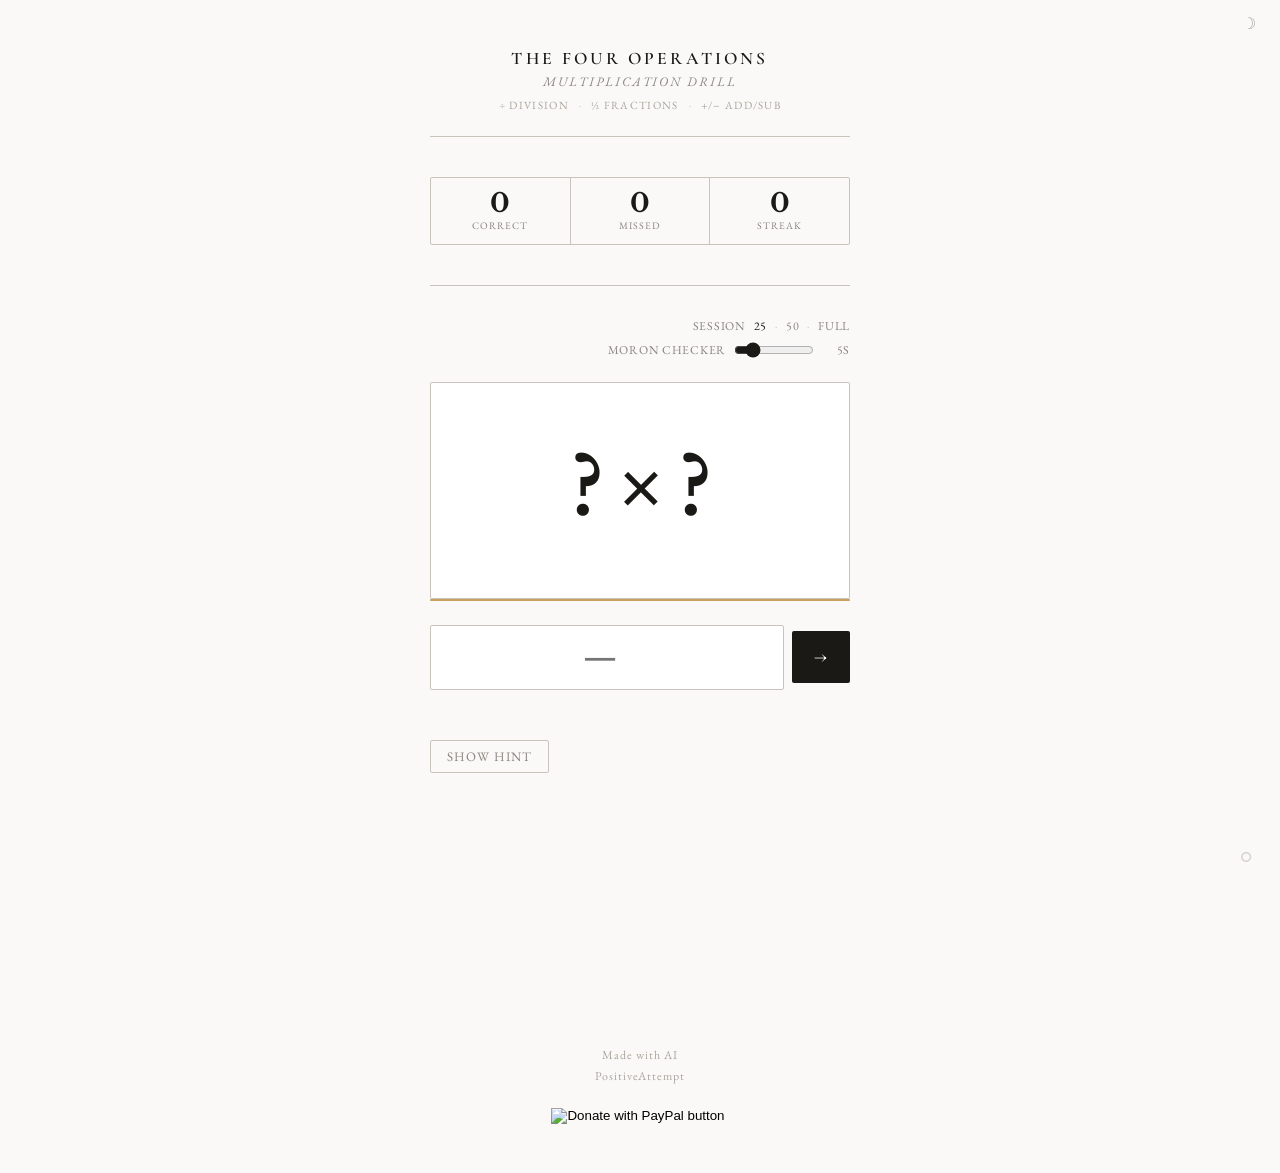
==== commit f16043d3: "update added donate button after much internal conflict. might remove again" ====
--- a/index.html
+++ b/index.html
@@ -48,7 +48,7 @@
         <span style="color:#c8c4bc;min-width:auto">·</span>
         <span id="sess-50" onclick="setSessionSize(50)" style="cursor:pointer;min-width:auto;text-align:left">50</span>
         <span style="color:#c8c4bc;min-width:auto">·</span>
-        <span id="sess-full"  onclick="setSessionSize(0)" style="cursor:pointer;min-width:auto;text-align:left;">Full</span>
+        <span id="sess-full" onclick="setSessionSize(0)" style="cursor:pointer;min-width:auto;text-align:left;">Full</span>
     </div>
 
     <div class="settings-row">
@@ -82,7 +82,7 @@
     </div>
 
     <div class="done-screen" id="done-screen">
-        <div class="done-panel">
+        <div class="done-panel" id="done-panel">
             <div class="done-title" id="done-title">Complete.</div>
             <div class="done-sub" id="done-sub"></div>
             <div class="done-sub" id="done-time"></div>
@@ -311,20 +311,31 @@
         function showDone() {
             clearMC();
             document.getElementById('drill-screen').style.display = 'none';
-            document.getElementById('done-screen').style.display = 'flex';
+            const doneScreen = document.getElementById('done-screen');
+            doneScreen.style.display = 'flex';
             const elapsed = drillStart ? Date.now() - drillStart : 0;
             const timeStr = fmtDrillTime(elapsed);
             const sessionLabel = sessionSize === 0 ? 'Full' : String(sessionSize);
             const t = correct + wrong;
             const pct = t > 0 ? Math.round((correct / t) * 100) : 0;
-            const spm = elapsed > 0 ? Math.round(t / (elapsed / 60000)) : 0;
-            document.getElementById('done-title').textContent = pct >= 90 ? 'Excellent.' : pct >= 70 ? 'Good progress.' : 'Keep going.';
-            document.getElementById('done-sub').textContent = `${correct} correct, ${wrong} missed — ${pct}% accuracy`;
-            document.getElementById('done-time').textContent = timeStr + ' · ' + sessionLabel;
-            document.getElementById('missed-only-btn').style.display = Object.keys(missed).length ? 'inline-block' : 'none';
-            const hist = saveDrillResult('history_multiply', pct, timeStr, sessionLabel, spm);
-            document.getElementById('done-history').innerHTML = renderDrillHistory(hist);
-        }
+            const rating = pct >= 90 ? 'Excellent.' : pct >= 70 ? 'Good progress.' : 'Keep going.';
+            const { hist, lb, isNewBest } = saveDrillResult('history_multiply', 'history_multiply_' + (sessionSize === 0 ? 'full' : sessionSize), pct, timeStr, sessionLabel);
+            const hasMissed = Object.keys(missed).length > 0;
+
+            document.getElementById('done-panel').innerHTML = `
+                                    <div class="done-title">${rating}</div>
+                                    <div class="arcade-run">
+                                        <span class="arcade-run-pct${isNewBest ? ' new-best' : ''}">${pct}%</span>
+                                        <span class="arcade-run-meta">${correct} correct · ${wrong} missed · ${timeStr} · ${sessionLabel}</span>
+                                    </div>
+                                    <div class="done-buttons" style="margin-bottom:1.8rem">
+                                        <button class="restart-btn" onclick="startFresh()">Full drill again</button>
+                                        ${hasMissed ? '<button class="missed-only-btn" onclick="drillMissed()">Missed only</button>' : ''}
+                                    </div>
+                                    ${renderArcadePanels(hist, lb, isNewBest)}
+                                `;
+        }
+
 
         document.getElementById('answer-input').addEventListener('keydown', e => {
             if (e.key === 'Enter') submitAnswer();
@@ -336,6 +347,7 @@
         });
 
         startFresh();
+        initLeaderboardShortcut('history_multiply', () => 'history_multiply_' + (sessionSize === 0 ? 'full' : sessionSize));
 
         // ── FALLING LEAF FLOW STATE ──────────────────────────────
         const leafTimestamps = [];
@@ -351,13 +363,13 @@
 
             const id = 'leaf' + Date.now() + Math.random().toString().replace('.', '');
             const style = `
-        @keyframes ${id} {
-    0%   { transform: translateY(-40px)  translateX(0px)   rotate(-5deg); }
-        30%  { transform: translateY(30vh)   translateX(40px)  rotate(2deg);  }
-        60%  { transform: translateY(65vh)   translateX(20px)  rotate(-3deg); }
-        100% { transform: translateY(105vh)  translateX(50px)  rotate(1deg);  }
-        }
-    `;
+                            @keyframes ${id} {
+                        0%   { transform: translateY(-40px)  translateX(0px)   rotate(-5deg); }
+                            30%  { transform: translateY(30vh)   translateX(40px)  rotate(2deg);  }
+                            60%  { transform: translateY(65vh)   translateX(20px)  rotate(-3deg); }
+                            100% { transform: translateY(105vh)  translateX(50px)  rotate(1deg);  }
+                            }
+                        `;
             const styleEl = document.createElement('style');
             styleEl.textContent = style;
             document.head.appendChild(styleEl);
@@ -367,20 +379,20 @@
             svg.setAttribute('height', '32');
             svg.setAttribute('viewBox', '0 0 18 32');
             svg.style.cssText = `
-        position: fixed;
-        top: 0;
-        left: ${x}%;
-        pointer-events: none;
-        z-index: 5;
-        animation: ${id} ${dur}ms linear forwards;
-    `;
+                            position: fixed;
+                            top: 0;
+                            left: ${x}%;
+                            pointer-events: none;
+                            z-index: 5;
+                            animation: ${id} ${dur}ms linear forwards;
+                        `;
 
             const petals = [
                 // flat face-on petal
                 'M10 2 C14 2 18 6 18 10 C18 14 14 17 10 17 C6 17 2 14 2 10 C2 6 6 2 10 2Z',
                 // sideways slim petal
                 'M2 10 C2 5 6 1 10 2 C16 3 20 7 18 10 C16 13 10 18 4 17 C1 15 2 13 2 10Z',
-                // tilted elongated petal  
+                // tilted elongated petal
                 'M4 2 C10 1 18 4 18 9 C18 14 12 19 7 18 C2 17 0 13 1 8 C2 4 4 2 4 2Z',
                 // small curled petal
                 'M8 1 C13 0 19 5 17 10 C15 15 9 19 5 16 C1 13 1 7 4 4 C6 2 8 1 8 1Z',
@@ -401,17 +413,17 @@
             const now = Date.now();
             while (leafTimestamps.length && leafTimestamps[0] < now - 60000) leafTimestamps.shift();
             const spm = leafTimestamps.length;
-
-            if (spm < 15) {
+            if (spm < 0.1) {
                 leafTimeout = null;
                 return;
             }
 
-            // sliding scale: 15spm = slow, 30spm = fast
-            const t = Math.max(0, Math.min(1, (spm - 15) / 15)); // 0 at 15spm, 1 at 30spm
-            const baseDelay = 15000 - (t * 5000); // 15s down to 10s at peak
+            //sliding scale
+            const t = Math.max(0, Math.min(1, (spm - 0.1) / 29.9)); // 0 at 0.1spm, 1 at 30spm
+            const baseDelay = 30000 - (t * 27500); // 30s down to 2.5s at peak
             const jitter = (Math.random() - 0.5) * 800; // ±400ms randomness
             const delay = Math.max(400, baseDelay + jitter);
+
 
             spawnLeaf();
             leafTimeout = setTimeout(scheduleNextLeaf, delay);
@@ -425,10 +437,22 @@
         // ────────────────────────────────────────────────────────
     </script>
 
-    <div style="margin-top:1.5rem;font-family:'EB Garamond','Times New Roman',serif;font-size:12px;color:#aaa69e;letter-spacing:.08em;text-align:center;line-height:1.8;">
+
+
+    <div style="margin-top:15rem;font-family:'EB Garamond','Times New Roman',serif;font-size:12px;color:#aaa69e;letter-spacing:.08em;text-align:center;line-height:1.8;">
         <div>Made with AI</div>
         <div><a href="https://github.com/PositiveAttempt" target="_blank" rel="noopener" style="color:#aaa69e;text-decoration:none;">PositiveAttempt</a></div>
     </div>
 
+    <form action="https://www.paypal.com/donate" method="post" target="_top" style="margin-top:1rem;">
+        <input type="hidden" name="business" value="FA3KWH54X2BCU" />
+        <input type="hidden" name="no_recurring" value="0" />
+        <input type="hidden" name="item_name" value="tysm" />
+        <input type="hidden" name="currency_code" value="AUD" />
+        <input type="image" src="https://www.paypalobjects.com/en_AU/i/btn/btn_donate_SM.gif" border="0" name="submit" title="PayPal - The safer, easier way to pay online!" alt="Donate with PayPal button" />
+        <img alt="" border="0" src="https://www.paypal.com/en_AU/i/scr/pixel.gif" width="1" height="1" />
+    </form>
+
+
 </body>
-</html>
+</html>
